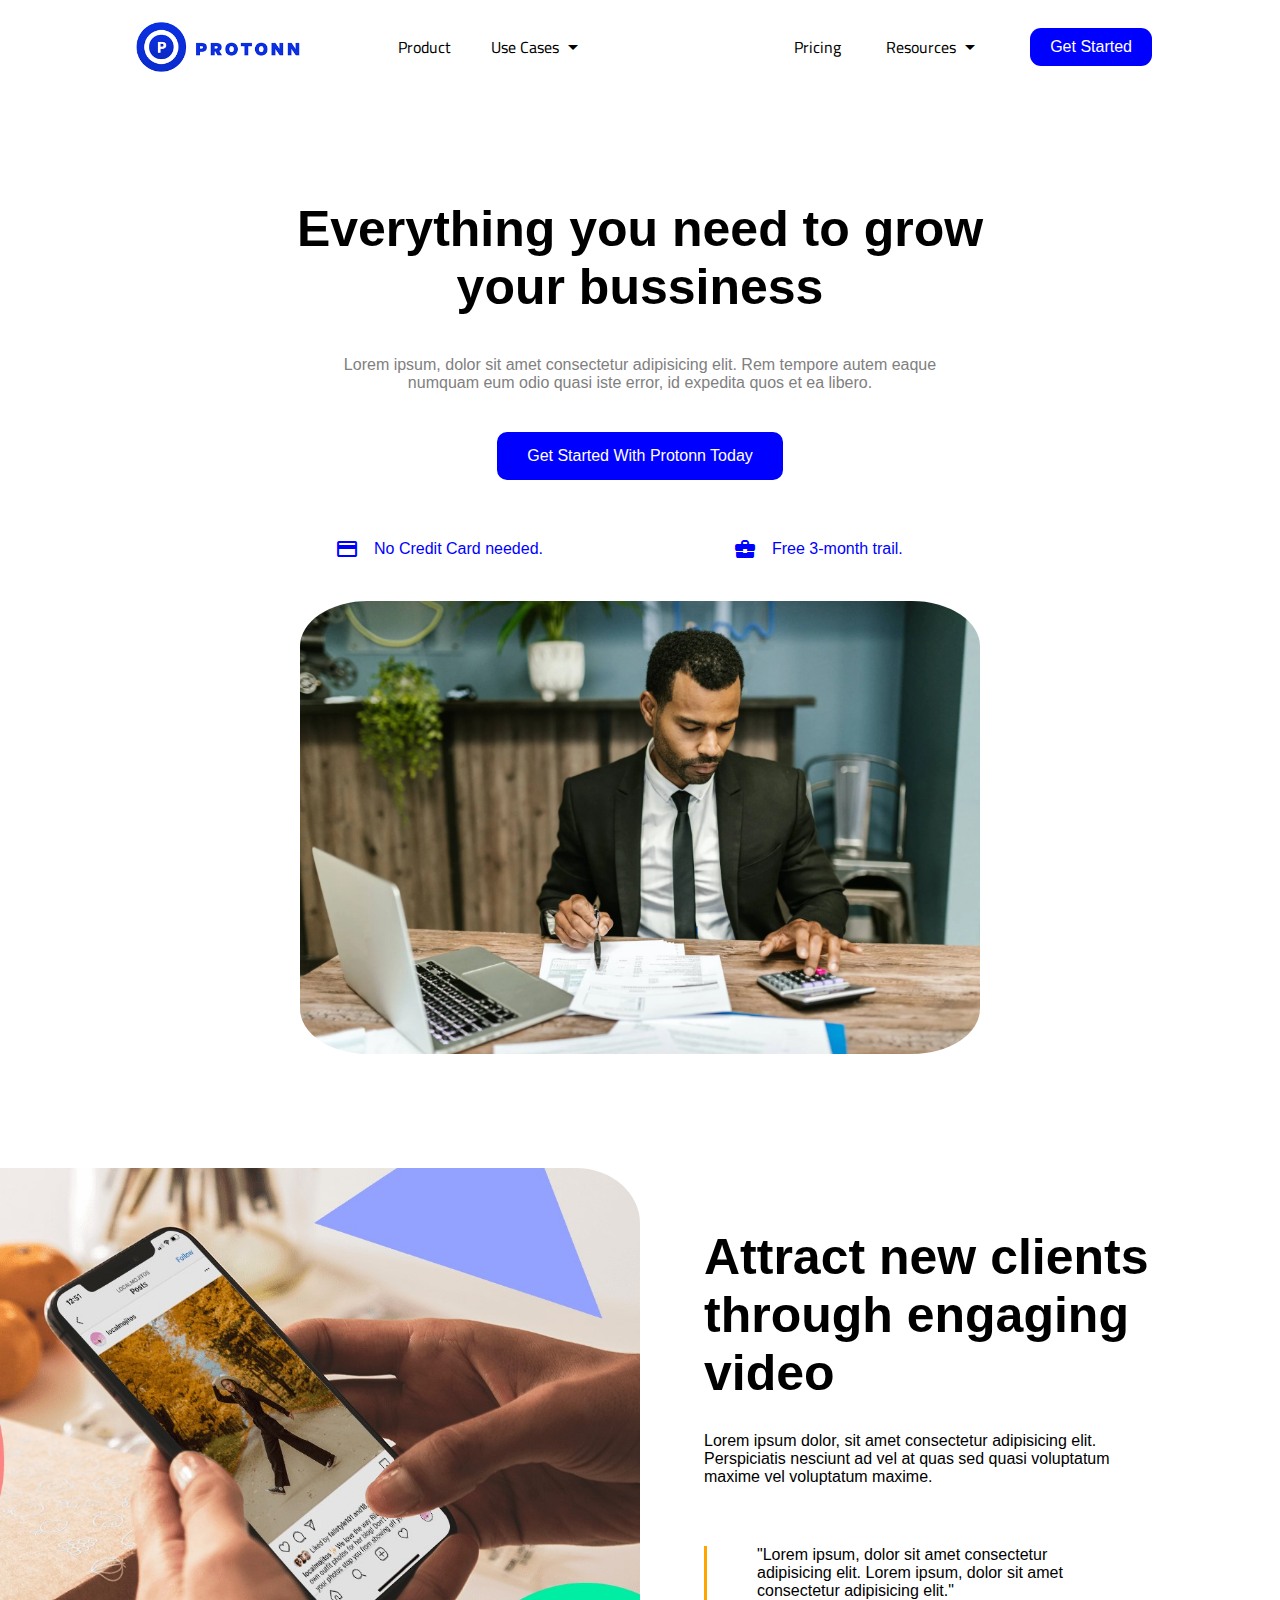
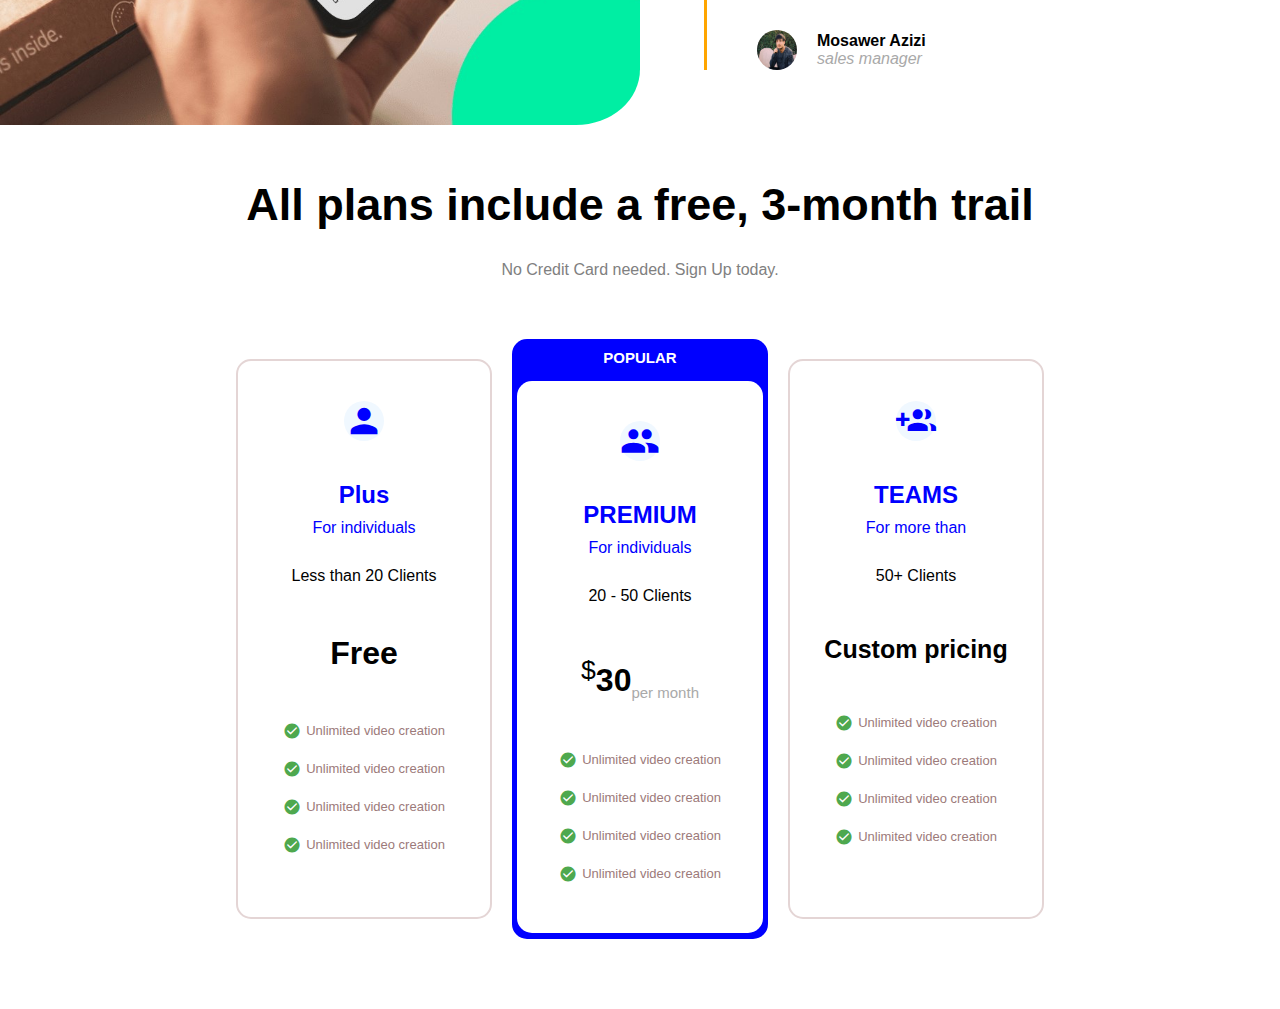
==== project.html @ 0b764a16 "First stage" ====
<!DOCTYPE html>
<html>
    <head>
        <title>Protonn</title>
        <link rel="stylesheet" href="style.css">
        <link href="https://fonts.googleapis.com/css?family=Cairo" rel='stylesheet'">
        <link href="https://fonts.googleapis.com/icon?family=Material+Icons" rel="stylesheet">
    </head>
    <body>
        <div class="header_con">
            <div class="header">
            <div class="header_left">
                <img src="images/index.png">
                <ul>
                    <li><a href="#">Product</a></li>
                    <li><a href="#">Use Cases</a><i style="padding: 2px;" class="material-icons">arrow_drop_down</i></li>
                </ul>
            </div>
            
            <div class="header_right">
                <ul>
                    <li>Pricing</li>
                    <li><a href="#">Resources</a><i style="padding: 2px;" class="material-icons">arrow_drop_down</i></li>
                    <li class="started"><button type="button">Get Started</button> </li>
                </ul>

            </div>
            </div>
        </div>
        <div class="container">
            
            <div class="everything">
                <h2>Everything you need to grow your bussiness</h2>
                <P>Lorem ipsum, dolor sit amet consectetur adipisicing elit. Rem tempore autem eaque numquam eum odio quasi iste error, id expedita quos et ea libero.</P>
                <button type="button">Get Started With Protonn Today</button>
                <div class="pay">
                        <p class="credit_card" style="color: blue;"> <i class="material-icons" style="color: blue;">credit_card</i>No Credit Card needed.</p>
                        <p class="free_trail" style="color: blue;"><i class="material-icons" style="color: blue;">business_center</i>Free 3-month trail.</p>
                </div>
                <img src="images/employee.webp">
            </div>
        </div>
            
        <div class="client">
                <div class="client_left">
                   <img src="images/L2.jpg"> 
                </div>
                <div class="client_right">
                    <h2>Attract new clients through engaging video</h2>
                    <p>Lorem ipsum dolor, sit amet consectetur adipisicing elit. Perspiciatis nesciunt ad vel at quas sed quasi voluptatum maxime vel voluptatum maxime.</p>
                    <div class="user">
                        <p class="text">"Lorem ipsum, dolor sit amet consectetur adipisicing elit. Lorem ipsum, dolor sit amet consectetur adipisicing elit."</p>
                        <div class="user_info">
                            <img src="images/me.jpeg">
                            <b><p>Mosawer Azizi</p><i style="color: darkgrey; font-weight: lighter;">sales manager</i></b>
                        </div>
                    </div>
                </div>
        </div>
        <div class="pricing_container">
            <h2 class="pricing_header">All plans include a free, 3-month trail</h2>
            <p class="pricing_container_desc">No Credit Card needed. Sign Up today.</p>
            <div class="pricing_container_info">
                <div class="pricing_plus">
                    <i class="material-icons plus_icon" style="font-size: 40px;">person</i>
                    <h2 style="color: blue; font-weight: bolder; margin-bottom: 10px;">Plus</h2>
                    <p style="color: blue; margin-bottom: 30px;">For individuals</p>
                    <p>Less than 20 Clients</p>
                    <h1 class="free">Free</h1>
                    <ul>
                        <li class="plus_facility" style="display: flex; justify-content: center; align-items: center;"><i class="material-icons" style="font-size: 18px; color:rgb(78, 168, 78)">check_circle</i><p style="padding-left: 5px;">Unlimited video creation</p></li>
                        <li class="plus_facility" style="display: flex; justify-content: center; align-items: center;"><i class="material-icons" style="font-size: 18px; color:rgb(78, 168, 78)">check_circle</i><p style="padding-left: 5px;">Unlimited video creation</p></li>
                        <li class="plus_facility" style="display: flex; justify-content: center; align-items: center;"><i class="material-icons" style="font-size: 18px; color:rgb(78, 168, 78)">check_circle</i><p style="padding-left: 5px;">Unlimited video creation</p></li>
                        <li class="plus_facility" style="display: flex; justify-content: center; align-items: center;"><i class="material-icons" style="font-size: 18px; color:rgb(78, 168, 78)">check_circle</i><p style="padding-left: 5px;">Unlimited video creation</p></li>
                    </ul>
                    
                </div>
                
                <div class="pricing_premium">
                    <p class="popular"">POPULAR</p>
                    <div class="pricing_popular">
                        <i class="material-icons plus_icon" style="font-size: 40px;">group</i>
                        <h2 style="color: blue; font-weight: bolder; margin-bottom: 10px;">PREMIUM</h2>
                        <p style="color: blue; margin-bottom: 30px;">For individuals</p>
                        <p>20 - 50 Clients</p>
                        <h1 class="free"><sup style="font-weight: lighter;">$</sup>30<sub style="font-weight: lighter; font-size: 15px; color: darkgray;">per month</sub></h1>
                        <ul>
                            <li class="plus_facility" style="display: flex; justify-content: center; align-items: center;"><i class="material-icons" style="font-size: 18px; color:rgb(78, 168, 78)">check_circle</i><p style="padding-left: 5px;">Unlimited video creation</p></li>
                            <li class="plus_facility" style="display: flex; justify-content: center; align-items: center;"><i class="material-icons" style="font-size: 18px; color:rgb(78, 168, 78)">check_circle</i><p style="padding-left: 5px;">Unlimited video creation</p></li>
                            <li class="plus_facility" style="display: flex; justify-content: center; align-items: center;"><i class="material-icons" style="font-size: 18px; color:rgb(78, 168, 78)">check_circle</i><p style="padding-left: 5px;">Unlimited video creation</p></li>
                            <li class="plus_facility" style="display: flex; justify-content: center; align-items: center;"><i class="material-icons" style="font-size: 18px; color:rgb(78, 168, 78)">check_circle</i><p style="padding-left: 5px;">Unlimited video creation</p></li>
                        </ul>
                    </div>


                </div>
               
                <div class="pricing_teams">
                    <i class="material-icons plus_icon" style="font-size: 40px;">group_add</i>
                    <h2 style="color: blue; font-weight: bolder; margin-bottom: 10px;">TEAMS</h2>
                    <p style="color: blue; margin-bottom: 30px;">For more than</p>
                    <p>50+ Clients</p>
                    <h1 class="free" style="font-size: 25px;">Custom pricing</h1>
                    <ul>
                        <li class="plus_facility" style="display: flex; justify-content: center; align-items: center;"><i class="material-icons" style="font-size: 18px; color:rgb(78, 168, 78)">check_circle</i><p style="padding-left: 5px;">Unlimited video creation</p></li>
                        <li class="plus_facility" style="display: flex; justify-content: center; align-items: center;"><i class="material-icons" style="font-size: 18px; color:rgb(78, 168, 78)">check_circle</i><p style="padding-left: 5px;">Unlimited video creation</p></li>
                        <li class="plus_facility" style="display: flex; justify-content: center; align-items: center;"><i class="material-icons" style="font-size: 18px; color:rgb(78, 168, 78)">check_circle</i><p style="padding-left: 5px;">Unlimited video creation</p></li>
                        <li class="plus_facility" style="display: flex; justify-content: center; align-items: center;"><i class="material-icons" style="font-size: 18px; color:rgb(78, 168, 78)">check_circle</i><p style="padding-left: 5px;">Unlimited video creation</p></li>
                    </ul>
                </div>
            </div>
        </div>

    </body>
</html>
---- style.css ----
*{
    margin: 0;
    padding: 0;
    box-sizing: border-box;
}

.header_con{
    display: flex;
    justify-content: center;
    width: 100%;
    position: fixed;
    top: 0;
    background: #fff;

}
.header{
    width: 80%;

    display: flex;
    justify-content: space-between;
    align-items: center;
    font-family: 'Cairo';

   }
.header_left{
    display: flex;
    align-items: center;
}
.header_left > img{
    height: 94px;
}
.header_left > ul{
    list-style-type: none;
    display: flex;
    padding-left: 50px;
    align-items: center;
}
.header_left > ul > li{
    padding: 10px 0 10px 40px;
    display: flex;
    align-items: center;
}
.header_left a{
    text-decoration: none;
    color: black;
}
.header_right{
    width: 35%;
    display: flex;
    align-items: center;
}
.header_right > ul{
    list-style-type: none;
    display: flex;
    width: 100%;
    justify-content: space-between;
    align-items: center;
}
.header_right > ul > li{
    display: flex;
    align-items: center;
}
.header_right a{
    text-decoration: none;
    color: black;
}
li.started > button{
    border: none;
    background-color: blue;
    color: white;
    border-radius: 11px;
    padding: 10px 20px;
    font-size: medium;
}

/*everything*/
.container{
    width: 1200px;
    margin: 0 auto;

}

.everything{
    text-align: center;
    padding-top: 120px;
    margin: 80px 200px 0 200px;
}
.everything h2{
    font-weight: bolder;
    font-size: 50px;
    font-family: Arial, Helvetica, sans-serif;
    margin-bottom: 40px;
}
.everything p{
    margin: 40px 95px 40px 95px;
    font-family: Arial, Helvetica, sans-serif;
    color: gray;
}
.everything button{
    background-color: blue;
    color: white;
    border-radius: 10px;
    padding: 15px 30px;
    border: none;
    font-size: medium;
    font-family: Arial, Helvetica, sans-serif;
    margin-bottom: 17px;
}
.pay{
    display: flex;

}
.credit_card{
    display: flex;
    justify-content: center;
    align-items: center;
}
.credit_card p{
    display: flex;
    align-items: center;
}
.credit_card > i{
    margin-right: 15px;
}


.free_trail{
    display: flex;
    justify-content: center;
    align-items: center;
}
.free_trail i{
    margin-right: 15px;
}
.free_trail p{
    display: flex;
    justify-content: center;
    align-items: center;
}
.everything img{
    border-radius: 10%;
    width: 85%;
    margin-bottom: 110px;
}

/*Client*/

.client{
    display: flex;
    justify-content: space-between;
    align-items: center;
    margin-bottom: 50px;
}
.client_left{
    width: 50%;
}
.client_left img{
    border-top-right-radius: 10%;
    border-bottom-right-radius: 10%;
    width: 100%;

}
.client_right{
    width: 40%;
    font-family: Arial, Helvetica, sans-serif;
    margin-right: 5%;
}
.client_right h2{
    font-weight: bolder;
    font-size: 50px;
    margin-bottom: 30px;
}
.client_right > p{
    margin-right: 20%;
    margin-bottom: 60px;
}
.user{
    border-left: 3px solid orange;
}
.text{
    margin-right: 20%;
    padding-left: 50px;
    margin-bottom: 30px;
}
.user_info{
    display: flex;
    align-items: center;
}
.user_info img{
    width: 40px;
    height: 40px;
    margin-left: 50px;
    border-radius: 50%;
    margin-right: 20px;
}

/*Pricing*/

.pricing_container{
    text-align: center;
    font-family: Arial, Helvetica, sans-serif;
    margin-bottom: 70px;
}
.pricing_header{
    font-weight: bold;
    font-size: 45px;
    margin-bottom: 30px;
}
.pricing_container_desc{
    color: gray;
    margin-bottom: 60px;
}
.pricing_container_info{
    display: flex;
    justify-content: center;
}
.pricing_plus{
    width: 20%;
    border: 2px solid rgb(228, 213, 213);
    border-radius: 15px;
    margin: 20px;
}
.plus_icon{   
    margin: 40px;
    color: blue;
    border-radius: 50%;
    background-color: aliceblue;
    font-size: 100px;

}
.free{
    font-weight: bold;
    margin: 50px 3px;
}
.plus_facility{
    margin: 20px 0;
    font-weight: lighter;
    font-size: small;
    color: rgb(156, 122, 122);
}

.pricing_premium{
    background-color: blue;
    width: 20%;
    height: 600px;
    border-radius: 15px;
}
.popular{
    padding: 10px;
    color: white;
    font-weight: bold;
    font-size: 15px;
}
.pricing_popular{
    margin: 5px;
    background-color: white;
    border-radius: 15px;
    height: 92%;
}

.pricing_teams{
    width: 20%;
    border: 2px solid rgb(228, 213, 213);
    border-radius: 15px;
    margin: 20px;
}
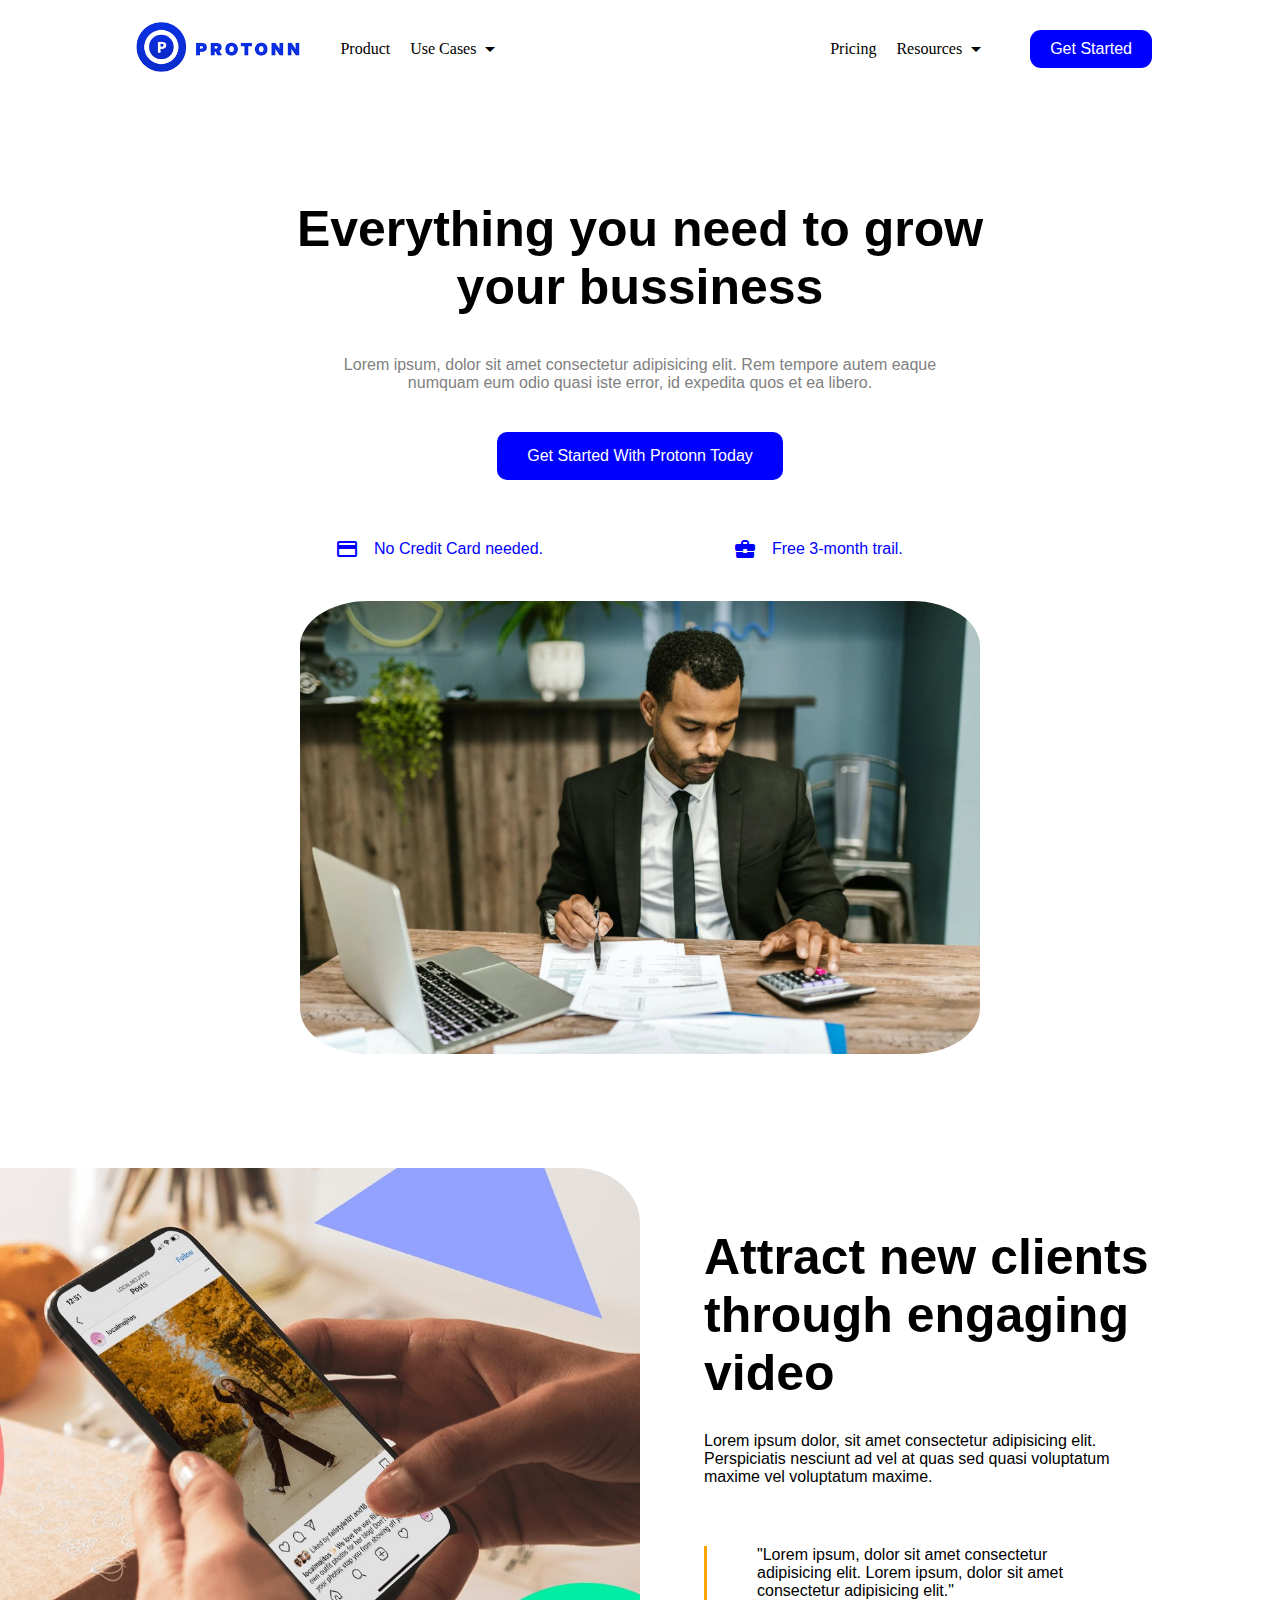
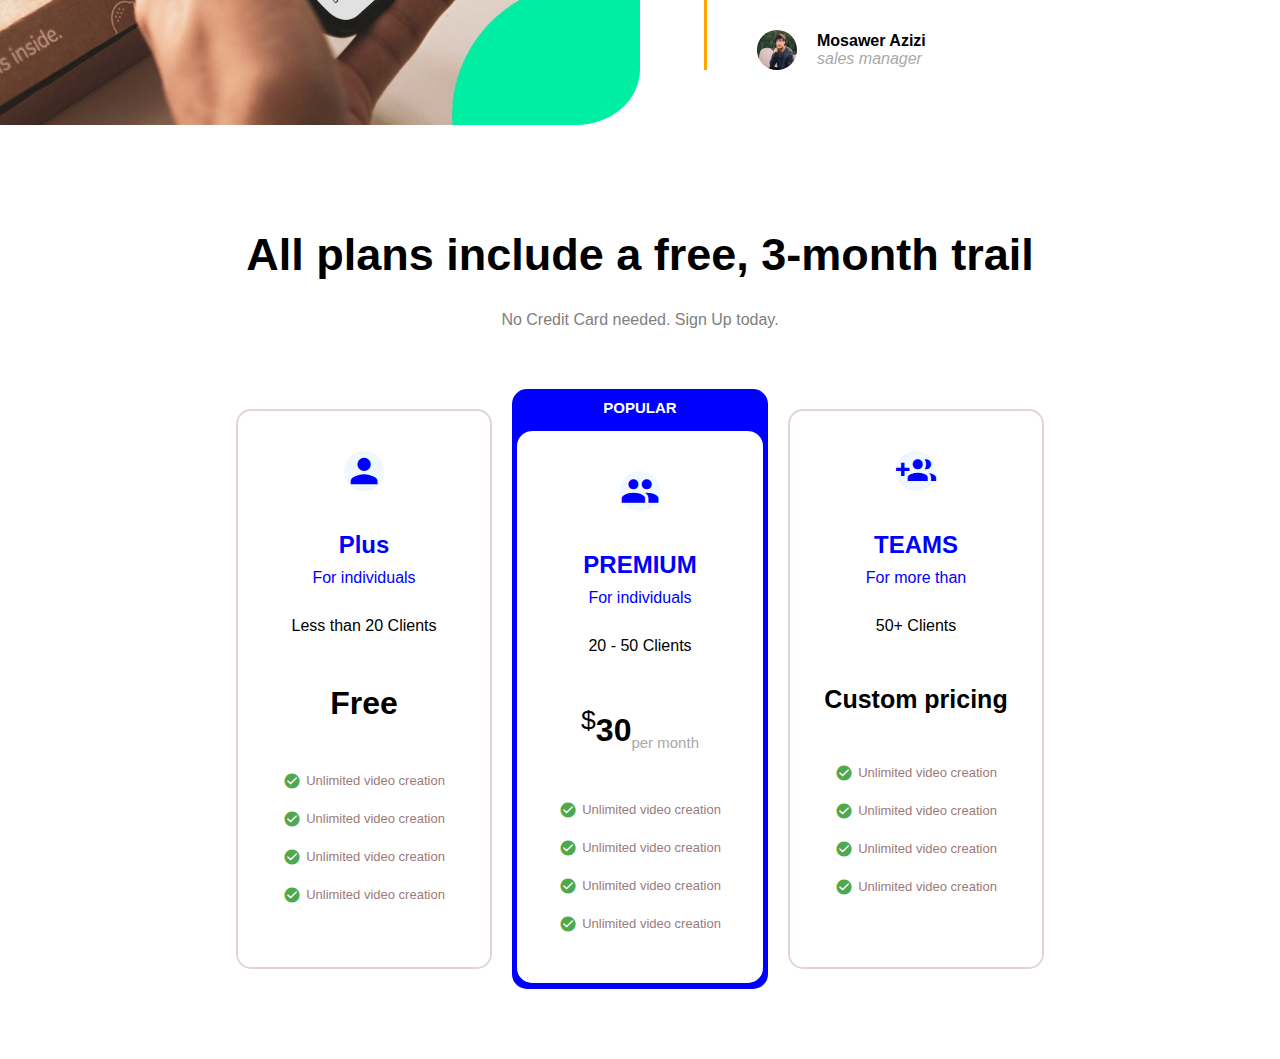
==== commit 18c92d3f: "Navbar is now responsive and sidebar is added" ====
--- a/project.html
+++ b/project.html
@@ -2,31 +2,57 @@
 <html>
     <head>
         <title>Protonn</title>
+        <meta charset="utf-8">
+        <meta name="viewport" content="width=device-width, intial-scale=1.0">
         <link rel="stylesheet" href="style.css">
         <link href="https://fonts.googleapis.com/css?family=Cairo" rel='stylesheet'">
         <link href="https://fonts.googleapis.com/icon?family=Material+Icons" rel="stylesheet">
-    </head>
+        <link rel="stylesheet" href="https://cdnjs.cloudflare.com/ajax/libs/font-awesome/6.2.1/css/all.min.css">
+        </head>
     <body>
-        <div class="header_con">
-            <div class="header">
-            <div class="header_left">
+        <section class="header">
+        <div class="header_container"> 
+            <div class="logo">   
                 <img src="images/index.png">
+            </div>
+        
+            <nav class="navbar">
+                <div class="nav_left">         
+                    <ul>
+                        <li><a href="#">Product</a></li>
+                        <li><a href="#">Use Cases</a><i style="padding: 2px;" class="material-icons">arrow_drop_down</i></li>
+                    </ul>
+                </div>
+            
+                <div class="nav_right">
+                    <ul>
+                        <li><a href="#">Pricing</a></li>
+                        <li><a href="#">Resources</a><i style="padding: 2px;" class="material-icons">arrow_drop_down</i></li>
+                    </ul>  
+                </div>
+            </nav>
+            <div class="get_started">  
+                <button class="get_started_button" type="button">Get Started</button> 
+                <div id="hm" class="hamburger_icon"><i class="fa-solid fa-bars" style="font-size:28px;"></i></div> 
+                 
+            </div>
+        </div>   
+        </section>
+        <section>
+            <aside class="side_nav">
+                <div class="aside_logo">
+                    <img src="images/proton-logo-p.svg">
+                </div>
                 <ul>
                     <li><a href="#">Product</a></li>
-                    <li><a href="#">Use Cases</a><i style="padding: 2px;" class="material-icons">arrow_drop_down</i></li>
+                    <li><a href="#">Use Cases</a></li>
+                    <li><a href="#">Pricing</a></li>
+                    <li><a href="#">Resources</a></li>
                 </ul>
-            </div>
-            
-            <div class="header_right">
-                <ul>
-                    <li>Pricing</li>
-                    <li><a href="#">Resources</a><i style="padding: 2px;" class="material-icons">arrow_drop_down</i></li>
-                    <li class="started"><button type="button">Get Started</button> </li>
-                </ul>
-
-            </div>
-            </div>
-        </div>
+            </aside>
+        </section>
+        
+        <section class="main">
         <div class="container">
             
             <div class="everything">
@@ -40,7 +66,9 @@
                 <img src="images/employee.webp">
             </div>
         </div>
-            
+        </section>
+
+        <section class="client">
         <div class="client">
                 <div class="client_left">
                    <img src="images/L2.jpg"> 
@@ -57,6 +85,9 @@
                     </div>
                 </div>
         </div>
+        </section>
+        
+        <section class="pricing_section">
         <div class="pricing_container">
             <h2 class="pricing_header">All plans include a free, 3-month trail</h2>
             <p class="pricing_container_desc">No Credit Card needed. Sign Up today.</p>
@@ -110,6 +141,11 @@
                 </div>
             </div>
         </div>
+        </section>
+
+
+
+        <script type="text/javascript" src="script.js"></script>
 
     </body>
 </html>--- a/style.css
+++ b/style.css
@@ -3,68 +3,71 @@
     padding: 0;
     box-sizing: border-box;
 }
-
-.header_con{
-    display: flex;
-    justify-content: center;
-    width: 100%;
+/*Header*/
+
+.header{
+    display: flex;
+    justify-content: center;
+    background: #fff;
     position: fixed;
     top: 0;
+    width: 100%;
+   }
+
+   .header_container{
+    display: flex;
+    width: 80%;
     background: #fff;
-
-}
-.header{
-    width: 80%;
-
-    display: flex;
+}
+.logo{
+    flex-grow: 1;
+}
+.logo > img{
+    height: 94px;
+}
+.navbar{
+    display: flex;
+    flex-grow: 10;
     justify-content: space-between;
     align-items: center;
-    font-family: 'Cairo';
-
-   }
-.header_left{
-    display: flex;
-    align-items: center;
-}
-.header_left > img{
-    height: 94px;
-}
-.header_left > ul{
+}
+
+.nav_left > ul{
     list-style-type: none;
     display: flex;
-    padding-left: 50px;
-    align-items: center;
-}
-.header_left > ul > li{
-    padding: 10px 0 10px 40px;
-    display: flex;
-    align-items: center;
-}
-.header_left a{
+    align-items: center;
+    gap: 20px;
+}
+.nav_left > ul > li{
+    display: flex;
+    align-items: center;
+}
+.nav_left a{
     text-decoration: none;
     color: black;
 }
-.header_right{
-    width: 35%;
-    display: flex;
-    align-items: center;
-}
-.header_right > ul{
+
+.nav_right > ul{
+    gap: 20px;
     list-style-type: none;
     display: flex;
-    width: 100%;
-    justify-content: space-between;
-    align-items: center;
-}
-.header_right > ul > li{
-    display: flex;
-    align-items: center;
-}
-.header_right a{
+    align-items: center;
+    margin-right: 40px;
+}
+.nav_right > ul > li{
+    display: flex;
+    align-items: center;
+}
+.nav_right a{
     text-decoration: none;
     color: black;
 }
-li.started > button{
+.get_started {
+    display: flex;
+    justify-content: center;
+    align-items: center;
+}
+.get_started_button {
     border: none;
     background-color: blue;
     color: white;
@@ -72,6 +75,68 @@
     padding: 10px 20px;
     font-size: medium;
 }
+
+.hamburger_icon{
+    font-size:100px;
+    cursor: pointer;
+    z-index: 1;
+    display: none;
+    
+}
+.side_nav{
+    display: none;
+}
+
+@media screen and (max-width:992px){
+    .navbar{
+        display: none;
+    }
+    .hamburger_icon{
+        display: flex;
+        margin-left: 30px;
+    }
+    .side_nav{
+        display: flex;
+        flex-direction: column;
+        position: fixed;
+        top: 0%;
+        right: -100%;
+        height: 100vh;
+        background-color: black;       
+        width: 80%; 
+        padding-left: 30px;   
+    }
+    .aside_logo img{
+        height: 40px;
+        width: 40px;
+        margin: 30px 0;
+    }
+    .side_nav ul{
+        list-style-type: none;
+        display: flex;
+        flex-direction: column;
+        gap: 30px;
+
+
+
+    }
+    .side_nav ul li a{
+        text-decoration: none;
+        color: #fff;
+        font-size: 28px;
+
+    }
+    .side_nav ul li a:hover{
+        color: yellow;
+    }
+    .side_nav.open{
+        right: 0%;
+    }
+}
+
+
+
+
 
 /*everything*/
 .container{
